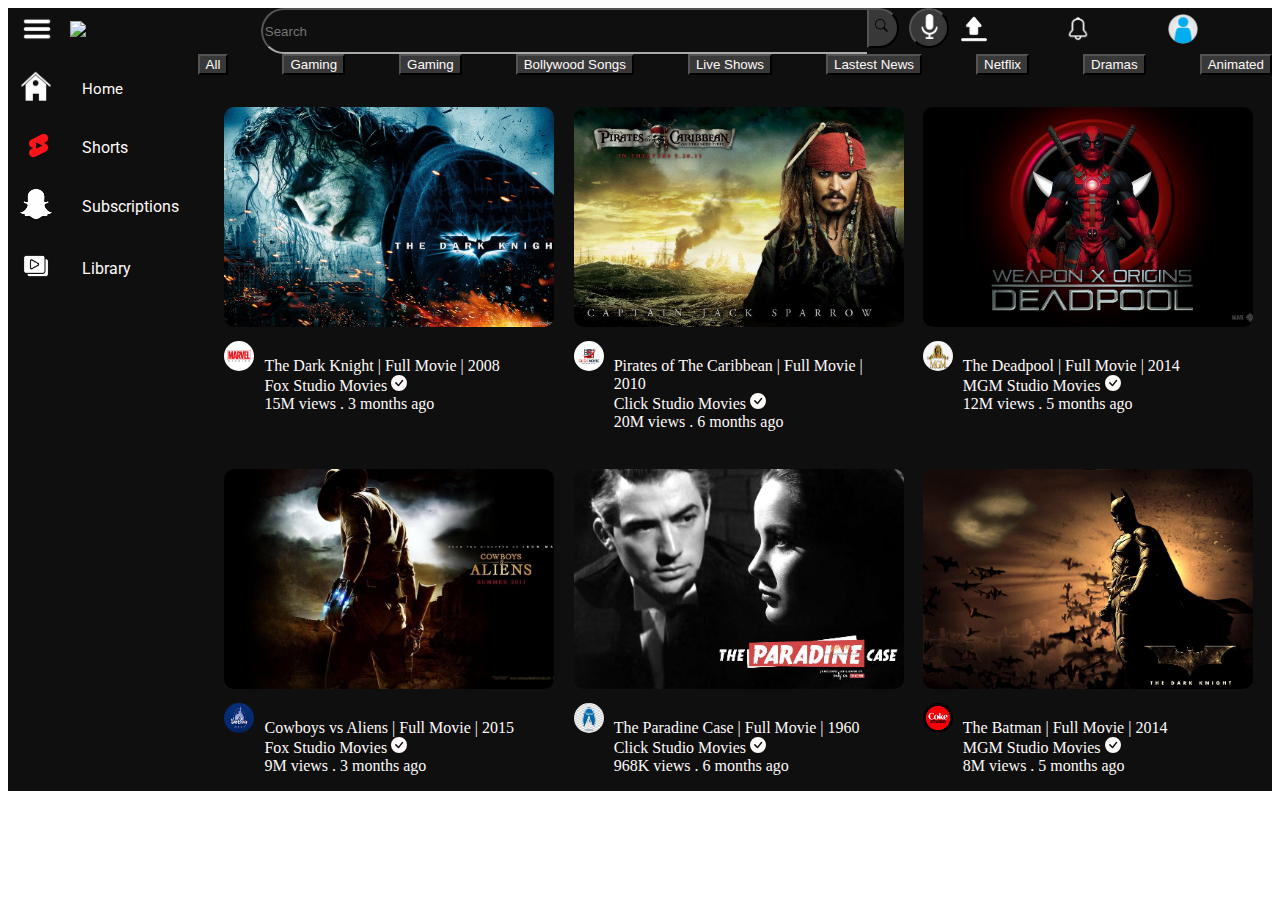
==== code/index.html @ 0049a625 "Style Sheet Linked" ====
<!DOCTYPE html>
<html lang="en">
  <head>
    <meta charset="UTF-8" />
    <meta name="viewport" content="width=device-width, initial-scale=1.0" />
    <link
      href="https://cdn.jsdelivr.net/npm/bootstrap@5.3.1/dist/css/bootstrap.min.css"
      rel="stylesheet"
      integrity="sha384-4bw+/aepP/YC94hEpVNVgiZdgIC5+VKNBQNGCHeKRQN+PtmoHDEXuppvnDJzQIu9"
      crossorigin="anonymous"
    />
    <link rel="preconnect" href="https://fonts.googleapis.com" />
    <link rel="preconnect" href="https://fonts.gstatic.com" crossorigin />
    <link
      href="https://fonts.googleapis.com/css2?family=Abril+Fatface&family=Cabin+Condensed:wght@700&family=Cinzel:wght@600&family=Jost:wght@700;900&family=Noto+Serif+Yezidi:wght@700&family=Orbitron:wght@900&family=Phudu:wght@700;900&family=Play:wght@700&family=Playfair+Display+SC:wght@900&family=Righteous&family=Roboto+Serif:opsz,wght@8..144,100&family=Roboto:wght@700&family=Russo+One&display=swap"
      rel="stylesheet"
    />
    <link rel="stylesheet" href="../style/style.css" />
    <script
      src="../images/https://cdn.jsdelivr.net/npm/bootstrap@5.3.1/dist/js/bootstrap.bundle.min.js"
      integrity="sha384-HwwvtgBNo3bZJJLYd8oVXjrBZt8cqVSpeBNS5n7C8IVInixGAoxmnlMuBnhbgrkm"
      crossorigin="anonymous"
    ></script>
    <title>YouTube-Test</title>
    <link rel="icon" href="../images/you.png" type="image/x-icon" />
  </head>
  <body>
    <div
      id="mainNav"
      style="background-color: #0f0f0f; width: 100%; display: flex"
    >
      <div
        id="logo&nav"
        style="
          display: flex;
          align-items: center;
          width: 20%;
          /* margin-left: 10px; */
        "
      >
        <div style="width: 20%; padding-left: 14px">
          <img style="width: 30px" src="../images/Nav.png" />
        </div>
        <div style="width: 80%">
          <img style="width: 150px" src="../images/logo.png" />
        </div>
      </div>

      <div style="width: 50%; align-self: center; display: flex">
        <form>
          <input
            style="
              width: 600px;
              height: 40px;
              background-color: #0f0f0f;
              border-right: none;
              border-top-left-radius: 30px;
              border-bottom-left-radius: 30px;
              border-color: darkgray;
            "
            type="text"
            placeholder="Search"
            aria-label="Search"
          />
        </form>
        <button
          style="
            width: 40px;
            height: 40px;
            border-top-right-radius: 30px;
            border-bottom-right-radius: 30px;
            background-color: #383838;
          "
        >
          <svg
            xmlns="http://www.w3.org/2000/svg"
            width="16"
            height="16"
            viewBox="0 0 20 20"
          >
            <path
              d="M11.742 10.344a6.5 6.5 0 1 0-1.397 1.398h-.001c.03.04.062.078.098.115l3.85 3.85a1 1 0 0 0 1.415-1.414l-3.85-3.85a1.007 1.007 0 0 0-.115-.1zM12 6.5a5.5 5.5 0 1 1-11 0 5.5 5.5 0 0 1 11 0z"
            />
          </svg>
        </button>
        <div style="width: 10%; padding-left: 10px">
          <button
            style="
              background-color: #383838;
              border-radius: 100px;
              width: 40px;
              height: 40px;
            "
          >
            <img width="25px" src="../images/voice.png" />
          </button>
        </div>
      </div>
      <div
        style="
          width: 30%;
          align-self: center;
          justify-content: space-evenly;
          display: flex;
        "
      >
        <div style="width: 10%">
          <img style="width: 30px" src="../images/Up.png" />
        </div>
        <div style="width: 10%">
          <img style="width: 30px" src="../images/Bell.png" />
        </div>
        <div style="width: 10%">
          <img
            style="width: 30px; border-radius: 30px; height: 30px"
            src="../images/Sign.png"
          />
        </div>
      </div>
    </div>
    <div style="width: 100%; display: flex">
      <div
        style="
          width: 15%;
          background-color: #0f0f0f;
          display: flex;
          flex-direction: column;
          padding-top: 1%;
        "
      >
        <div
          style="
            width: 100%;
            display: flex;
            align-items: center;
            padding-left: 4%;
          "
        >
          <div style="width: 35%">
            <img style="width: 40px" src="../images/Home.png" />
          </div>
          <div
            style="
              width: 35%;
              padding-right: 5%;
              color: snow;
              font-family: 'Roboto', sans-serif;
              font-size: 15px;
            "
          >
            Home
          </div>
        </div>
        <br />
        <div
          style="
            width: 100%;
            display: flex;
            align-items: center;
            padding-left: 4%;
          "
        >
          <div style="width: 35%">
            <img style="width: 45px" src="../images/Shorts.png" />
          </div>
          <div
            style="
              width: 35%;
              padding-right: 5%;
              color: snow;
              font-family: 'Roboto', sans-serif;
            "
          >
            Shorts
          </div>
        </div>
        <br />
        <div
          style="
            width: 100%;
            display: flex;
            align-items: center;
            padding-left: 4%;
          "
        >
          <div style="width: 35%">
            <img style="width: 40px" src="../images/Subs.png" />
          </div>
          <div
            style="
              width: 35%;
              padding-right: 5%;
              color: snow;
              font-family: 'Roboto', sans-serif;
            "
          >
            Subscriptions
          </div>
        </div>
        <br />
        <div
          style="
            width: 100%;
            display: flex;
            align-items: center;
            padding-left: 4%;
          "
        >
          <div style="width: 35%">
            <img style="width: 40px" src="../images/Library.png" />
          </div>
          <div
            style="
              width: 35%;
              padding-right: 5%;
              color: snow;
              font-family: 'Roboto', sans-serif;
            "
          >
            Library
          </div>
        </div>
        <br />
      </div>
      <div style="width: 85%">
        <div
          style="
            width: 100%;
            justify-content: space-between;
            display: flex;
            background-color: #0f0f0f;
          "
        >
          <div>
            <button
              style="color: snow; background-color: #383838"
              type="button"
              class="btn"
            >
              All
            </button>
          </div>
          <div>
            <button
              style="color: snow; background-color: #383838"
              type="button"
              class="btn"
            >
              Gaming
            </button>
          </div>
          <div>
            <button
              style="color: snow; background-color: #383838"
              type="button"
              class="btn"
            >
              Gaming
            </button>
          </div>
          <div>
            <button
              style="color: snow; background-color: #383838"
              type="button"
              class="btn"
            >
              Bollywood Songs
            </button>
          </div>
          <div>
            <button
              style="color: snow; background-color: #383838"
              type="button"
              class="btn"
            >
              Live Shows
            </button>
          </div>
          <div>
            <button
              style="color: snow; background-color: #383838"
              type="button"
              class="btn"
            >
              Lastest News
            </button>
          </div>
          <div>
            <button
              style="color: snow; background-color: #383838"
              type="button"
              class="btn"
            >
              Netflix
            </button>
          </div>
          <div>
            <button
              style="color: snow; background-color: #383838"
              type="button"
              class="btn"
            >
              Dramas
            </button>
          </div>
          <div>
            <button
              style="color: snow; background-color: #383838"
              type="button"
              class="btn"
            >
              Animated
            </button>
          </div>
        </div>
        <div
          style="
            width: 100%;
            padding-top: 3%;
            background-color: #0f0f0f;
            display: flex;
            justify-content: space-evenly;
          "
        >
          <div style="background-color: #0f0f0f; width: 30%">
            <div>
              <img
                style="width: 330px; border-radius: 10px"
                src="../images/Joker.jpg"
              />
            </div>
            <div style="display: flex">
              <div style="margin-top: 10px">
                <img
                  style="width: 30px; border-radius: 30px"
                  src="../images/marvel 3.jpg"
                />
              </div>
              <div style="margin-top: 10px; margin-left: 10px">
                <a style="text-decoration: none; color: snow" href="">
                  <p>
                    The Dark Knight | Full Movie | 2008 <br />Fox Studio Movies
                    <svg
                      xmlns="http://www.w3.org/2000/svg"
                      width="16"
                      height="16"
                      fill="currentColor"
                      class="bi bi-check-circle-fill"
                      viewBox="0 0 16 16"
                    >
                      <path
                        d="M16 8A8 8 0 1 1 0 8a8 8 0 0 1 16 0zm-3.97-3.03a.75.75 0 0 0-1.08.022L7.477 9.417 5.384 7.323a.75.75 0 0 0-1.06 1.06L6.97 11.03a.75.75 0 0 0 1.079-.02l3.992-4.99a.75.75 0 0 0-.01-1.05z"
                      />
                    </svg>
                    <br />
                    15M views . 3 months ago
                  </p></a
                >
              </div>
            </div>
          </div>
          <div style="background-color: #0f0f0f; width: 30%">
            <div>
              <img
                style="width: 330px; border-radius: 10px"
                src="../images/Pirates.jpg"
              />
            </div>
            <div style="display: flex">
              <div style="margin-top: 10px">
                <img
                  style="width: 30px; border-radius: 30px"
                  src="../images/Click.jpg"
                />
              </div>
              <div style="margin-top: 10px; margin-left: 10px">
                <a style="text-decoration: none; color: snow" href="">
                  <p>
                    Pirates of The Caribbean | Full Movie | 2010 <br />Click
                    Studio Movies
                    <svg
                      xmlns="http://www.w3.org/2000/svg"
                      width="16"
                      height="16"
                      fill="currentColor"
                      class="bi bi-check-circle-fill"
                      viewBox="0 0 16 16"
                    >
                      <path
                        d="M16 8A8 8 0 1 1 0 8a8 8 0 0 1 16 0zm-3.97-3.03a.75.75 0 0 0-1.08.022L7.477 9.417 5.384 7.323a.75.75 0 0 0-1.06 1.06L6.97 11.03a.75.75 0 0 0 1.079-.02l3.992-4.99a.75.75 0 0 0-.01-1.05z"
                      />
                    </svg>
                    <br />
                    20M views . 6 months ago
                  </p></a
                >
              </div>
            </div>
          </div>
          <div style="background-color: #0f0f0f; width: 30%">
            <div>
              <img
                style="width: 330px; border-radius: 10px"
                src="../images/Deadpool.jpg"
              />
            </div>
            <div style="display: flex">
              <div style="margin-top: 10px">
                <img
                  style="width: 30px; height: 30px; border-radius: 30px"
                  src="../images/mgm.png"
                />
              </div>
              <div style="margin-top: 10px; margin-left: 10px">
                <a style="text-decoration: none; color: snow" href="">
                  <p>
                    The Deadpool | Full Movie | 2014
                    <br />
                    MGM Studio Movies
                    <svg
                      xmlns="http://www.w3.org/2000/svg"
                      width="16"
                      height="16"
                      fill="currentColor"
                      class="bi bi-check-circle-fill"
                      viewBox="0 0 16 16"
                    >
                      <path
                        d="M16 8A8 8 0 1 1 0 8a8 8 0 0 1 16 0zm-3.97-3.03a.75.75 0 0 0-1.08.022L7.477 9.417 5.384 7.323a.75.75 0 0 0-1.06 1.06L6.97 11.03a.75.75 0 0 0 1.079-.02l3.992-4.99a.75.75 0 0 0-.01-1.05z"
                      />
                    </svg>
                    <br />
                    12M views . 5 months ago
                  </p></a
                >
              </div>
            </div>
          </div>
        </div>
        <div
          id="thumbnail-2
        "
          style="
            width: 100%;
            padding-top: 2%;
            background-color: #0f0f0f;
            display: flex;
            justify-content: space-evenly;
          "
        >
          <div style="background-color: #0f0f0f; width: 30%">
            <div>
              <img
                style="width: 330px; border-radius: 10px"
                src="../images/Boys.jpg"
              />
            </div>
            <div style="display: flex">
              <div style="margin-top: 10px">
                <img
                  style="width: 30px; height: 30px; border-radius: 30px"
                  src="../images/Walt.jpeg"
                />
              </div>
              <div style="margin-top: 10px; margin-left: 10px">
                <a style="text-decoration: none; color: snow" href="">
                  <p>
                    Cowboys vs Aliens | Full Movie | 2015 <br />Fox Studio
                    Movies
                    <svg
                      xmlns="http://www.w3.org/2000/svg"
                      width="16"
                      height="16"
                      fill="currentColor"
                      class="bi bi-check-circle-fill"
                      viewBox="0 0 16 16"
                    >
                      <path
                        d="M16 8A8 8 0 1 1 0 8a8 8 0 0 1 16 0zm-3.97-3.03a.75.75 0 0 0-1.08.022L7.477 9.417 5.384 7.323a.75.75 0 0 0-1.06 1.06L6.97 11.03a.75.75 0 0 0 1.079-.02l3.992-4.99a.75.75 0 0 0-.01-1.05z"
                      />
                    </svg>
                    <br />
                    9M views . 3 months ago
                  </p></a
                >
              </div>
            </div>
          </div>
          <div style="background-color: #0f0f0f; width: 30%">
            <div>
              <img
                style="width: 330px; border-radius: 10px"
                src="../images/case.jpg"
              />
            </div>
            <div style="display: flex">
              <div style="margin-top: 10px">
                <img
                  style="width: 30px; height: 30px; border-radius: 30px"
                  src="../images/para.jpg"
                />
              </div>
              <div style="margin-top: 10px; margin-left: 10px">
                <a style="text-decoration: none; color: snow" href="">
                  <p>
                    The Paradine Case | Full Movie | 1960 <br />Click Studio
                    Movies
                    <svg
                      xmlns="http://www.w3.org/2000/svg"
                      width="16"
                      height="16"
                      fill="currentColor"
                      class="bi bi-check-circle-fill"
                      viewBox="0 0 16 16"
                    >
                      <path
                        d="M16 8A8 8 0 1 1 0 8a8 8 0 0 1 16 0zm-3.97-3.03a.75.75 0 0 0-1.08.022L7.477 9.417 5.384 7.323a.75.75 0 0 0-1.06 1.06L6.97 11.03a.75.75 0 0 0 1.079-.02l3.992-4.99a.75.75 0 0 0-.01-1.05z"
                      />
                    </svg>
                    <br />
                    968K views . 6 months ago
                  </p></a
                >
              </div>
            </div>
          </div>
          <div style="background-color: #0f0f0f; width: 30%">
            <div>
              <img
                style="width: 330px; border-radius: 10px"
                src="../images/bat.jpg"
              />
            </div>
            <div style="display: flex">
              <div style="margin-top: 10px">
                <img
                  style="width: 30px; height: 30px; border-radius: 30px"
                  src="../images/coke.jpg"
                />
              </div>
              <div style="margin-top: 10px; margin-left: 10px">
                <a style="text-decoration: none; color: snow" href="">
                  <p>
                    The Batman | Full Movie | 2014
                    <br />
                    MGM Studio Movies
                    <svg
                      xmlns="http://www.w3.org/2000/svg"
                      width="16"
                      height="16"
                      fill="currentColor"
                      class="bi bi-check-circle-fill"
                      viewBox="0 0 16 16"
                    >
                      <path
                        d="M16 8A8 8 0 1 1 0 8a8 8 0 0 1 16 0zm-3.97-3.03a.75.75 0 0 0-1.08.022L7.477 9.417 5.384 7.323a.75.75 0 0 0-1.06 1.06L6.97 11.03a.75.75 0 0 0 1.079-.02l3.992-4.99a.75.75 0 0 0-.01-1.05z"
                      />
                    </svg>
                    <br />
                    8M views . 5 months ago
                  </p></a
                >
              </div>
            </div>
          </div>
        </div>
      </div>
    </div>
  </body>
</html>
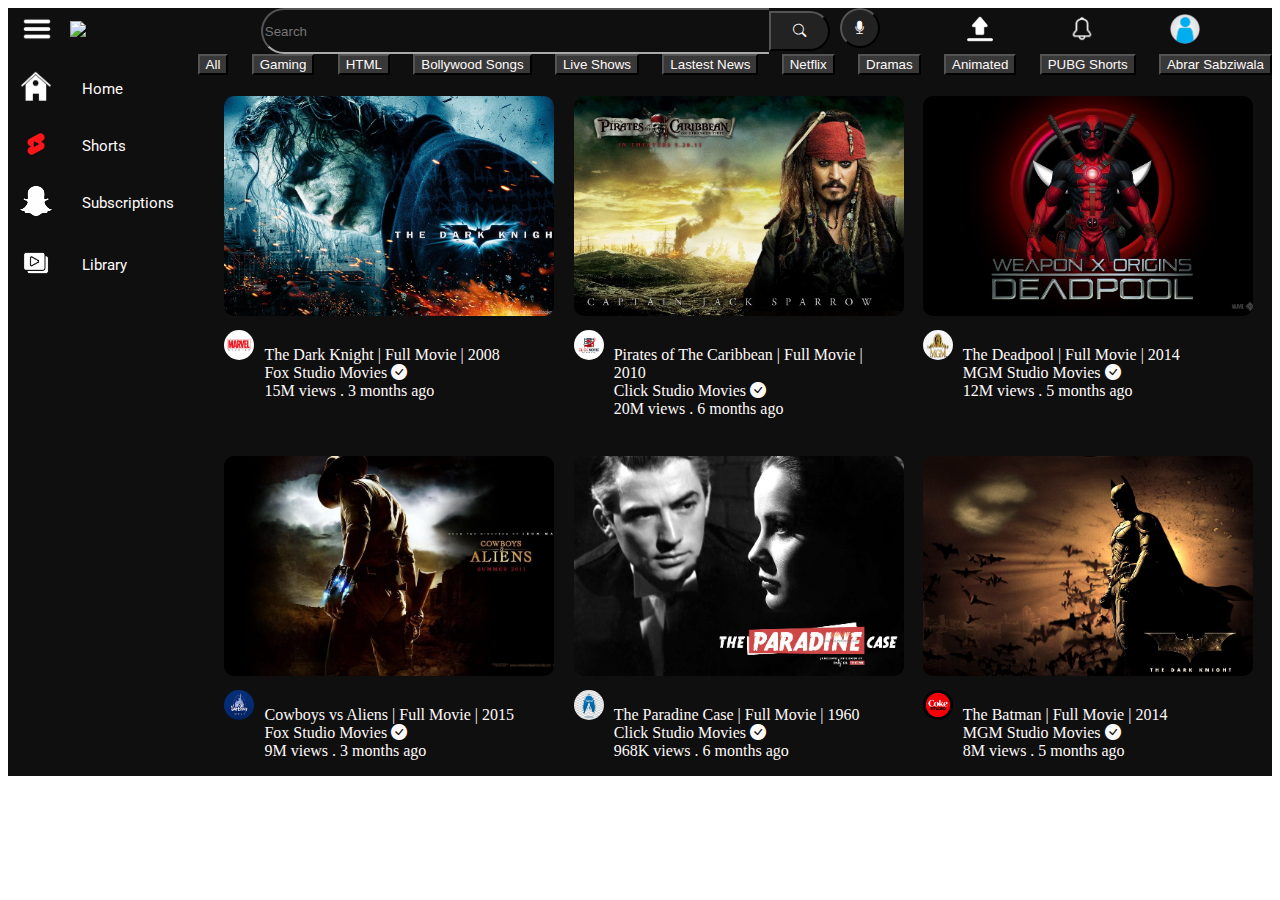
==== commit aed304bf: "Style Sheet Updated" ====
--- a/code/index.html
+++ b/code/index.html
@@ -9,6 +9,10 @@
       integrity="sha384-4bw+/aepP/YC94hEpVNVgiZdgIC5+VKNBQNGCHeKRQN+PtmoHDEXuppvnDJzQIu9"
       crossorigin="anonymous"
     />
+    <link
+      rel="stylesheet"
+      href="https://cdn.jsdelivr.net/npm/bootstrap-icons@1.3.0/font/bootstrap-icons.css"
+    />
     <link rel="preconnect" href="https://fonts.googleapis.com" />
     <link rel="preconnect" href="https://fonts.gstatic.com" crossorigin />
     <link
@@ -17,7 +21,7 @@
     />
     <link rel="stylesheet" href="../style/style.css" />
     <script
-      src="../images/https://cdn.jsdelivr.net/npm/bootstrap@5.3.1/dist/js/bootstrap.bundle.min.js"
+      src="https://cdn.jsdelivr.net/npm/bootstrap@5.3.1/dist/js/bootstrap.bundle.min.js"
       integrity="sha384-HwwvtgBNo3bZJJLYd8oVXjrBZt8cqVSpeBNS5n7C8IVInixGAoxmnlMuBnhbgrkm"
       crossorigin="anonymous"
     ></script>
@@ -25,371 +29,156 @@
     <link rel="icon" href="../images/you.png" type="image/x-icon" />
   </head>
   <body>
-    <div
-      id="mainNav"
-      style="background-color: #0f0f0f; width: 100%; display: flex"
-    >
-      <div
-        id="logo&nav"
-        style="
-          display: flex;
-          align-items: center;
-          width: 20%;
-          /* margin-left: 10px; */
-        "
-      >
-        <div style="width: 20%; padding-left: 14px">
-          <img style="width: 30px" src="../images/Nav.png" />
-        </div>
-        <div style="width: 80%">
-          <img style="width: 150px" src="../images/logo.png" />
+    <div id="mainNavDiv">
+      <div id="mainLogoNavIconDiv">
+        <div id="navIconDiv">
+          <img id="navStyle" src="../images/Nav.png" />
+        </div>
+        <div id="logoDiv">
+          <img id="logoStyle" src="../images/logo.png" />
         </div>
       </div>
 
-      <div style="width: 50%; align-self: center; display: flex">
-        <form>
-          <input
-            style="
-              width: 600px;
-              height: 40px;
-              background-color: #0f0f0f;
-              border-right: none;
-              border-top-left-radius: 30px;
-              border-bottom-left-radius: 30px;
-              border-color: darkgray;
-            "
-            type="text"
-            placeholder="Search"
-            aria-label="Search"
-          />
-        </form>
-        <button
-          style="
-            width: 40px;
-            height: 40px;
-            border-top-right-radius: 30px;
-            border-bottom-right-radius: 30px;
-            background-color: #383838;
-          "
-        >
-          <svg
-            xmlns="http://www.w3.org/2000/svg"
-            width="16"
-            height="16"
-            viewBox="0 0 20 20"
-          >
-            <path
-              d="M11.742 10.344a6.5 6.5 0 1 0-1.397 1.398h-.001c.03.04.062.078.098.115l3.85 3.85a1 1 0 0 0 1.415-1.414l-3.85-3.85a1.007 1.007 0 0 0-.115-.1zM12 6.5a5.5 5.5 0 1 1-11 0 5.5 5.5 0 0 1 11 0z"
-            />
-          </svg>
+      <div id="inputDiv">
+        <input
+          id="inputStyle"
+          type="text"
+          placeholder="Search"
+          aria-label="Search"
+        />
+        <button id="searchButtonStyle">
+          <i class="bi bi-search"></i>
         </button>
-        <div style="width: 10%; padding-left: 10px">
-          <button
-            style="
-              background-color: #383838;
-              border-radius: 100px;
-              width: 40px;
-              height: 40px;
-            "
-          >
-            <img width="25px" src="../images/voice.png" />
+        <div id="voiceIconDiv">
+          <button id="voiceIconStyle">
+            <i class="bi bi-mic-fill"></i>
           </button>
         </div>
       </div>
-      <div
-        style="
-          width: 30%;
-          align-self: center;
-          justify-content: space-evenly;
-          display: flex;
-        "
-      >
-        <div style="width: 10%">
-          <img style="width: 30px" src="../images/Up.png" />
-        </div>
-        <div style="width: 10%">
-          <img style="width: 30px" src="../images/Bell.png" />
-        </div>
-        <div style="width: 10%">
-          <img
-            style="width: 30px; border-radius: 30px; height: 30px"
-            src="../images/Sign.png"
-          />
+      <div id="navRightIconsDiv">
+        <div class="navIconsDivStyle">
+          <img class="rightIconsStyle1" src="../images/Up.png" />
+        </div>
+        <div class="navIconsDivStyle">
+          <img class="rightIconsStyle1" src="../images/Bell.png" />
+        </div>
+        <div class="navIconsDivStyle">
+          <img id="rightIconStyle2" src="../images/Sign.png" />
         </div>
       </div>
     </div>
-    <div style="width: 100%; display: flex">
-      <div
-        style="
-          width: 15%;
-          background-color: #0f0f0f;
-          display: flex;
-          flex-direction: column;
-          padding-top: 1%;
-        "
-      >
-        <div
-          style="
-            width: 100%;
-            display: flex;
-            align-items: center;
-            padding-left: 4%;
-          "
-        >
-          <div style="width: 35%">
-            <img style="width: 40px" src="../images/Home.png" />
-          </div>
-          <div
-            style="
-              width: 35%;
-              padding-right: 5%;
-              color: snow;
-              font-family: 'Roboto', sans-serif;
-              font-size: 15px;
-            "
-          >
-            Home
-          </div>
-        </div>
-        <br />
-        <div
-          style="
-            width: 100%;
-            display: flex;
-            align-items: center;
-            padding-left: 4%;
-          "
-        >
-          <div style="width: 35%">
-            <img style="width: 45px" src="../images/Shorts.png" />
-          </div>
-          <div
-            style="
-              width: 35%;
-              padding-right: 5%;
-              color: snow;
-              font-family: 'Roboto', sans-serif;
-            "
-          >
-            Shorts
-          </div>
-        </div>
-        <br />
-        <div
-          style="
-            width: 100%;
-            display: flex;
-            align-items: center;
-            padding-left: 4%;
-          "
-        >
-          <div style="width: 35%">
-            <img style="width: 40px" src="../images/Subs.png" />
-          </div>
-          <div
-            style="
-              width: 35%;
-              padding-right: 5%;
-              color: snow;
-              font-family: 'Roboto', sans-serif;
-            "
-          >
-            Subscriptions
-          </div>
-        </div>
-        <br />
-        <div
-          style="
-            width: 100%;
-            display: flex;
-            align-items: center;
-            padding-left: 4%;
-          "
-        >
-          <div style="width: 35%">
-            <img style="width: 40px" src="../images/Library.png" />
-          </div>
-          <div
-            style="
-              width: 35%;
-              padding-right: 5%;
-              color: snow;
-              font-family: 'Roboto', sans-serif;
-            "
-          >
-            Library
-          </div>
-        </div>
-        <br />
-      </div>
-      <div style="width: 85%">
-        <div
-          style="
-            width: 100%;
-            justify-content: space-between;
-            display: flex;
-            background-color: #0f0f0f;
-          "
-        >
-          <div>
-            <button
-              style="color: snow; background-color: #383838"
-              type="button"
-              class="btn"
-            >
-              All
-            </button>
-          </div>
-          <div>
-            <button
-              style="color: snow; background-color: #383838"
-              type="button"
-              class="btn"
-            >
-              Gaming
-            </button>
-          </div>
-          <div>
-            <button
-              style="color: snow; background-color: #383838"
-              type="button"
-              class="btn"
-            >
-              Gaming
-            </button>
-          </div>
-          <div>
-            <button
-              style="color: snow; background-color: #383838"
-              type="button"
-              class="btn"
-            >
+    <div id="mainListIconDiv">
+      <div id="listIconsDiv">
+        <div class="listIconsDivStyle">
+          <div class="listImageDiv">
+            <img class="listImageStyle" src="../images/Home.png" />
+          </div>
+          <div class="listTextDivStyle">Home</div>
+        </div>
+        <br />
+        <div class="listIconsDivStyle">
+          <div class="listImageDiv">
+            <img class="listImageStyle" src="../images/Shorts.png" />
+          </div>
+          <div class="listTextDivStyle">Shorts</div>
+        </div>
+        <br />
+        <div class="listIconsDivStyle">
+          <div class="listImageDiv">
+            <img class="listImageStyle" src="../images/Subs.png" />
+          </div>
+          <div class="listTextDivStyle">Subscriptions</div>
+        </div>
+        <br />
+        <div class="listIconsDivStyle">
+          <div class="listImageDiv">
+            <img class="listImageStyle" src="../images/Library.png" />
+          </div>
+          <div class="listTextDivStyle">Library</div>
+        </div>
+        <br />
+      </div>
+      <div id="multipleButtonsDiv">
+        <div id="multipleButtonsDivStyle">
+          <div>
+            <button type="button" class="btn buttonsTextStyle">All</button>
+          </div>
+          <div>
+            <button type="button" class="btn buttonsTextStyle">Gaming</button>
+          </div>
+          <div>
+            <button type="button" class="btn buttonsTextStyle">HTML</button>
+          </div>
+          <div>
+            <button type="button" class="btn buttonsTextStyle">
               Bollywood Songs
             </button>
           </div>
           <div>
-            <button
-              style="color: snow; background-color: #383838"
-              type="button"
-              class="btn"
-            >
+            <button type="button" class="btn buttonsTextStyle">
               Live Shows
             </button>
           </div>
           <div>
-            <button
-              style="color: snow; background-color: #383838"
-              type="button"
-              class="btn"
-            >
+            <button type="button" class="btn buttonsTextStyle">
               Lastest News
             </button>
           </div>
           <div>
-            <button
-              style="color: snow; background-color: #383838"
-              type="button"
-              class="btn"
-            >
-              Netflix
-            </button>
-          </div>
-          <div>
-            <button
-              style="color: snow; background-color: #383838"
-              type="button"
-              class="btn"
-            >
-              Dramas
-            </button>
-          </div>
-          <div>
-            <button
-              style="color: snow; background-color: #383838"
-              type="button"
-              class="btn"
-            >
-              Animated
-            </button>
-          </div>
-        </div>
-        <div
-          style="
-            width: 100%;
-            padding-top: 3%;
-            background-color: #0f0f0f;
-            display: flex;
-            justify-content: space-evenly;
-          "
-        >
-          <div style="background-color: #0f0f0f; width: 30%">
-            <div>
-              <img
-                style="width: 330px; border-radius: 10px"
-                src="../images/Joker.jpg"
-              />
-            </div>
-            <div style="display: flex">
-              <div style="margin-top: 10px">
-                <img
-                  style="width: 30px; border-radius: 30px"
-                  src="../images/marvel 3.jpg"
-                />
+            <button type="button" class="btn buttonsTextStyle">Netflix</button>
+          </div>
+          <div>
+            <button type="button" class="btn buttonsTextStyle">Dramas</button>
+          </div>
+          <div>
+            <button type="button" class="btn buttonsTextStyle">Animated</button>
+          </div>
+          <div>
+            <button type="button" class="btn buttonsTextStyle">
+              PUBG Shorts
+            </button>
+          </div>
+          <div>
+            <button type="button" class="btn buttonsTextStyle">
+              Abrar Sabziwala
+            </button>
+          </div>
+        </div>
+        <div class="videoDivStyle">
+          <div class="videoThumbnailDiv">
+            <div>
+              <img class="videoDivImageStyle" src="../images/Joker.jpg" />
+            </div>
+            <div class="smallLogoDiv">
+              <div class="smallLogoDivStyle">
+                <img class="logoImageStyle" src="../images/marvel 3.jpg" />
               </div>
               <div style="margin-top: 10px; margin-left: 10px">
-                <a style="text-decoration: none; color: snow" href="">
+                <a class="videoTextStyle" href="">
                   <p>
                     The Dark Knight | Full Movie | 2008 <br />Fox Studio Movies
-                    <svg
-                      xmlns="http://www.w3.org/2000/svg"
-                      width="16"
-                      height="16"
-                      fill="currentColor"
-                      class="bi bi-check-circle-fill"
-                      viewBox="0 0 16 16"
-                    >
-                      <path
-                        d="M16 8A8 8 0 1 1 0 8a8 8 0 0 1 16 0zm-3.97-3.03a.75.75 0 0 0-1.08.022L7.477 9.417 5.384 7.323a.75.75 0 0 0-1.06 1.06L6.97 11.03a.75.75 0 0 0 1.079-.02l3.992-4.99a.75.75 0 0 0-.01-1.05z"
-                      />
-                    </svg>
+                    <i class="bi bi-check-circle-fill"></i>
                     <br />
                     15M views . 3 months ago
-                  </p></a
-                >
-              </div>
-            </div>
-          </div>
-          <div style="background-color: #0f0f0f; width: 30%">
-            <div>
-              <img
-                style="width: 330px; border-radius: 10px"
-                src="../images/Pirates.jpg"
-              />
-            </div>
-            <div style="display: flex">
-              <div style="margin-top: 10px">
-                <img
-                  style="width: 30px; border-radius: 30px"
-                  src="../images/Click.jpg"
-                />
-              </div>
-              <div style="margin-top: 10px; margin-left: 10px">
-                <a style="text-decoration: none; color: snow" href="">
+                  </p>
+                </a>
+              </div>
+            </div>
+          </div>
+          <div class="videoThumbnailDiv">
+            <div>
+              <img class="videoDivImageStyle" src="../images/Pirates.jpg" />
+            </div>
+            <div class="smallLogoDiv">
+              <div class="smallLogoDivStyle">
+                <img class="logoImageStyle" src="../images/Click.jpg" />
+              </div>
+              <div class="videoTextDiv">
+                <a class="videoTextStyle" href="">
                   <p>
                     Pirates of The Caribbean | Full Movie | 2010 <br />Click
                     Studio Movies
-                    <svg
-                      xmlns="http://www.w3.org/2000/svg"
-                      width="16"
-                      height="16"
-                      fill="currentColor"
-                      class="bi bi-check-circle-fill"
-                      viewBox="0 0 16 16"
-                    >
-                      <path
-                        d="M16 8A8 8 0 1 1 0 8a8 8 0 0 1 16 0zm-3.97-3.03a.75.75 0 0 0-1.08.022L7.477 9.417 5.384 7.323a.75.75 0 0 0-1.06 1.06L6.97 11.03a.75.75 0 0 0 1.079-.02l3.992-4.99a.75.75 0 0 0-.01-1.05z"
-                      />
-                    </svg>
+                    <i class="bi bi-check-circle-fill"></i>
                     <br />
                     20M views . 6 months ago
                   </p></a
@@ -397,38 +186,21 @@
               </div>
             </div>
           </div>
-          <div style="background-color: #0f0f0f; width: 30%">
-            <div>
-              <img
-                style="width: 330px; border-radius: 10px"
-                src="../images/Deadpool.jpg"
-              />
-            </div>
-            <div style="display: flex">
-              <div style="margin-top: 10px">
-                <img
-                  style="width: 30px; height: 30px; border-radius: 30px"
-                  src="../images/mgm.png"
-                />
-              </div>
-              <div style="margin-top: 10px; margin-left: 10px">
-                <a style="text-decoration: none; color: snow" href="">
+          <div class="videoThumbnailDiv">
+            <div>
+              <img class="videoDivImageStyle" src="../images/Deadpool.jpg" />
+            </div>
+            <div class="smallLogoDiv">
+              <div class="smallLogoDivStyle">
+                <img class="logoImageStyle" src="../images/mgm.png" />
+              </div>
+              <div class="videoTextDiv">
+                <a class="videoTextStyle" href="">
                   <p>
                     The Deadpool | Full Movie | 2014
                     <br />
                     MGM Studio Movies
-                    <svg
-                      xmlns="http://www.w3.org/2000/svg"
-                      width="16"
-                      height="16"
-                      fill="currentColor"
-                      class="bi bi-check-circle-fill"
-                      viewBox="0 0 16 16"
-                    >
-                      <path
-                        d="M16 8A8 8 0 1 1 0 8a8 8 0 0 1 16 0zm-3.97-3.03a.75.75 0 0 0-1.08.022L7.477 9.417 5.384 7.323a.75.75 0 0 0-1.06 1.06L6.97 11.03a.75.75 0 0 0 1.079-.02l3.992-4.99a.75.75 0 0 0-.01-1.05z"
-                      />
-                    </svg>
+                    <i class="bi bi-check-circle-fill"></i>
                     <br />
                     12M views . 5 months ago
                   </p></a
@@ -437,48 +209,21 @@
             </div>
           </div>
         </div>
-        <div
-          id="thumbnail-2
-        "
-          style="
-            width: 100%;
-            padding-top: 2%;
-            background-color: #0f0f0f;
-            display: flex;
-            justify-content: space-evenly;
-          "
-        >
-          <div style="background-color: #0f0f0f; width: 30%">
-            <div>
-              <img
-                style="width: 330px; border-radius: 10px"
-                src="../images/Boys.jpg"
-              />
-            </div>
-            <div style="display: flex">
-              <div style="margin-top: 10px">
-                <img
-                  style="width: 30px; height: 30px; border-radius: 30px"
-                  src="../images/Walt.jpeg"
-                />
-              </div>
-              <div style="margin-top: 10px; margin-left: 10px">
-                <a style="text-decoration: none; color: snow" href="">
+        <div class="videoDivStyle">
+          <div class="videoThumbnailDiv">
+            <div>
+              <img class="videoDivImageStyle" src="../images/Boys.jpg" />
+            </div>
+            <div class="smallLogoDiv">
+              <div class="smallLogoDivStyle">
+                <img class="logoImageStyle" src="../images/Walt.jpeg" />
+              </div>
+              <div class="videoTextDiv">
+                <a class="videoTextStyle" href="">
                   <p>
                     Cowboys vs Aliens | Full Movie | 2015 <br />Fox Studio
                     Movies
-                    <svg
-                      xmlns="http://www.w3.org/2000/svg"
-                      width="16"
-                      height="16"
-                      fill="currentColor"
-                      class="bi bi-check-circle-fill"
-                      viewBox="0 0 16 16"
-                    >
-                      <path
-                        d="M16 8A8 8 0 1 1 0 8a8 8 0 0 1 16 0zm-3.97-3.03a.75.75 0 0 0-1.08.022L7.477 9.417 5.384 7.323a.75.75 0 0 0-1.06 1.06L6.97 11.03a.75.75 0 0 0 1.079-.02l3.992-4.99a.75.75 0 0 0-.01-1.05z"
-                      />
-                    </svg>
+                    <i class="bi bi-check-circle-fill"></i>
                     <br />
                     9M views . 3 months ago
                   </p></a
@@ -486,37 +231,20 @@
               </div>
             </div>
           </div>
-          <div style="background-color: #0f0f0f; width: 30%">
-            <div>
-              <img
-                style="width: 330px; border-radius: 10px"
-                src="../images/case.jpg"
-              />
-            </div>
-            <div style="display: flex">
-              <div style="margin-top: 10px">
-                <img
-                  style="width: 30px; height: 30px; border-radius: 30px"
-                  src="../images/para.jpg"
-                />
-              </div>
-              <div style="margin-top: 10px; margin-left: 10px">
-                <a style="text-decoration: none; color: snow" href="">
+          <div class="videoThumbnailDiv">
+            <div>
+              <img class="videoDivImageStyle" src="../images/case.jpg" />
+            </div>
+            <div class="smallLogoDiv">
+              <div class="smallLogoDivStyle">
+                <img class="logoImageStyle" src="../images/para.jpg" />
+              </div>
+              <div class="videoTextDiv">
+                <a class="videoTextStyle" href="">
                   <p>
                     The Paradine Case | Full Movie | 1960 <br />Click Studio
                     Movies
-                    <svg
-                      xmlns="http://www.w3.org/2000/svg"
-                      width="16"
-                      height="16"
-                      fill="currentColor"
-                      class="bi bi-check-circle-fill"
-                      viewBox="0 0 16 16"
-                    >
-                      <path
-                        d="M16 8A8 8 0 1 1 0 8a8 8 0 0 1 16 0zm-3.97-3.03a.75.75 0 0 0-1.08.022L7.477 9.417 5.384 7.323a.75.75 0 0 0-1.06 1.06L6.97 11.03a.75.75 0 0 0 1.079-.02l3.992-4.99a.75.75 0 0 0-.01-1.05z"
-                      />
-                    </svg>
+                    <i class="bi bi-check-circle-fill"></i>
                     <br />
                     968K views . 6 months ago
                   </p></a
@@ -524,38 +252,21 @@
               </div>
             </div>
           </div>
-          <div style="background-color: #0f0f0f; width: 30%">
-            <div>
-              <img
-                style="width: 330px; border-radius: 10px"
-                src="../images/bat.jpg"
-              />
-            </div>
-            <div style="display: flex">
-              <div style="margin-top: 10px">
-                <img
-                  style="width: 30px; height: 30px; border-radius: 30px"
-                  src="../images/coke.jpg"
-                />
-              </div>
-              <div style="margin-top: 10px; margin-left: 10px">
-                <a style="text-decoration: none; color: snow" href="">
+          <div class="videoThumbnailDiv">
+            <div>
+              <img class="videoDivImageStyle" src="../images/bat.jpg" />
+            </div>
+            <div class="smallLogoDiv">
+              <div class="smallLogoDivStyle">
+                <img class="logoImageStyle" src="../images/coke.jpg" />
+              </div>
+              <div class="videoTextDiv">
+                <a class="videoTextStyle" href="">
                   <p>
                     The Batman | Full Movie | 2014
                     <br />
                     MGM Studio Movies
-                    <svg
-                      xmlns="http://www.w3.org/2000/svg"
-                      width="16"
-                      height="16"
-                      fill="currentColor"
-                      class="bi bi-check-circle-fill"
-                      viewBox="0 0 16 16"
-                    >
-                      <path
-                        d="M16 8A8 8 0 1 1 0 8a8 8 0 0 1 16 0zm-3.97-3.03a.75.75 0 0 0-1.08.022L7.477 9.417 5.384 7.323a.75.75 0 0 0-1.06 1.06L6.97 11.03a.75.75 0 0 0 1.079-.02l3.992-4.99a.75.75 0 0 0-.01-1.05z"
-                      />
-                    </svg>
+                    <i class="bi bi-check-circle-fill"></i>
                     <br />
                     8M views . 5 months ago
                   </p></a
--- a/style/style.css
+++ b/style/style.css
@@ -0,0 +1,135 @@
+#mainNavDiv{
+    background-color: #0f0f0f; width: 100%; display: flex
+}
+#mainLogoNavIconDiv{
+    display: flex; align-items: center; width: 20%;
+}
+#navIconDiv{
+    width: 20%; padding-left: 14px
+}
+#logoDiv{
+    width: 80%
+}
+#navStyle{
+    width: 30px
+}
+#logoStyle{
+    width: 150px
+}
+#inputDiv{
+    width: 50%; align-self: center; display: flex
+}
+#inputStyle{
+    width: 600px;
+    height: 40px;
+    background-color: #0f0f0f;
+    border-right: none;
+    border-top-left-radius: 30px;
+    border-bottom-left-radius: 30px;
+    border-color: darkgray;
+    color: snow;
+}
+
+#voiceIconDiv{
+    width: 10%; padding-left: 10px
+}
+#voiceIconStyle{
+    background-color: #222222;
+    color: snow;
+    border-radius: 100px;
+    width: 40px;
+    height: 40px;
+}
+
+
+#searchButtonStyle{
+    width: 70px;
+    height: 40px;
+    border-top-right-radius: 30px;
+    border-bottom-right-radius: 30px;
+    background-color: #222222;
+    color:snow;
+    align-self: center;
+}
+#navRightIconsDiv{
+    width: 30%;
+    align-self: center;
+    justify-content: space-evenly;
+    display: flex;
+}
+.navIconDivStyle{
+    width: 10%
+}
+.rightIconsStyle1{
+    width: 30px
+}
+#rightIconStyle2{
+    width: 30px; border-radius: 30px; height: 30px
+}
+
+#mainListIconDiv{width: 100%; display: flex}
+
+#listIconsDiv{
+    width: 15%;
+    background-color: #0f0f0f;
+    display: flex;
+    flex-direction: column;
+    padding-top: 1%;
+}
+.listIconsDivStyle{
+    width: 100%;
+    display: flex;
+    align-items: center;
+    padding-left: 4%;
+}
+.listImageDiv{
+    width: 35%
+}
+.listImageStyle{
+    width: 40px
+}
+.listTextDivStyle{
+    width: 35%;
+    padding-right: 5%;
+    color: snow;
+    font-family: 'Roboto', sans-serif;
+    font-size: 15px;
+}
+#multipleButtonsDiv{
+    width: 85%
+}
+#multipleButtonsDivStyle{ width: 100%;
+    justify-content: space-between;
+    display: flex;
+    background-color: #0f0f0f;}
+.buttonsTextStyle{
+    color: snow; background-color: #383838
+}
+.videoDivStyle{
+    width: 100%;
+    padding-top: 2%;
+    background-color: #0f0f0f;
+    display: flex;
+    justify-content: space-evenly;
+}
+.videoDivImageStyle{
+    width: 330px; border-radius: 10px
+}
+.smallLogoDiv{
+    display: flex
+}
+.smallLogoDivStyle{
+    margin-top: 10px
+}
+.logoImageStyle{
+    width: 30px; height: 30px; border-radius: 30px
+}
+.videoTextDiv{
+    margin-top: 10px; margin-left: 10px
+}
+.videoTextStyle{
+    text-decoration: none; color: snow
+}
+.videoThumbnailDiv{
+    background-color: #0f0f0f; width: 30%
+}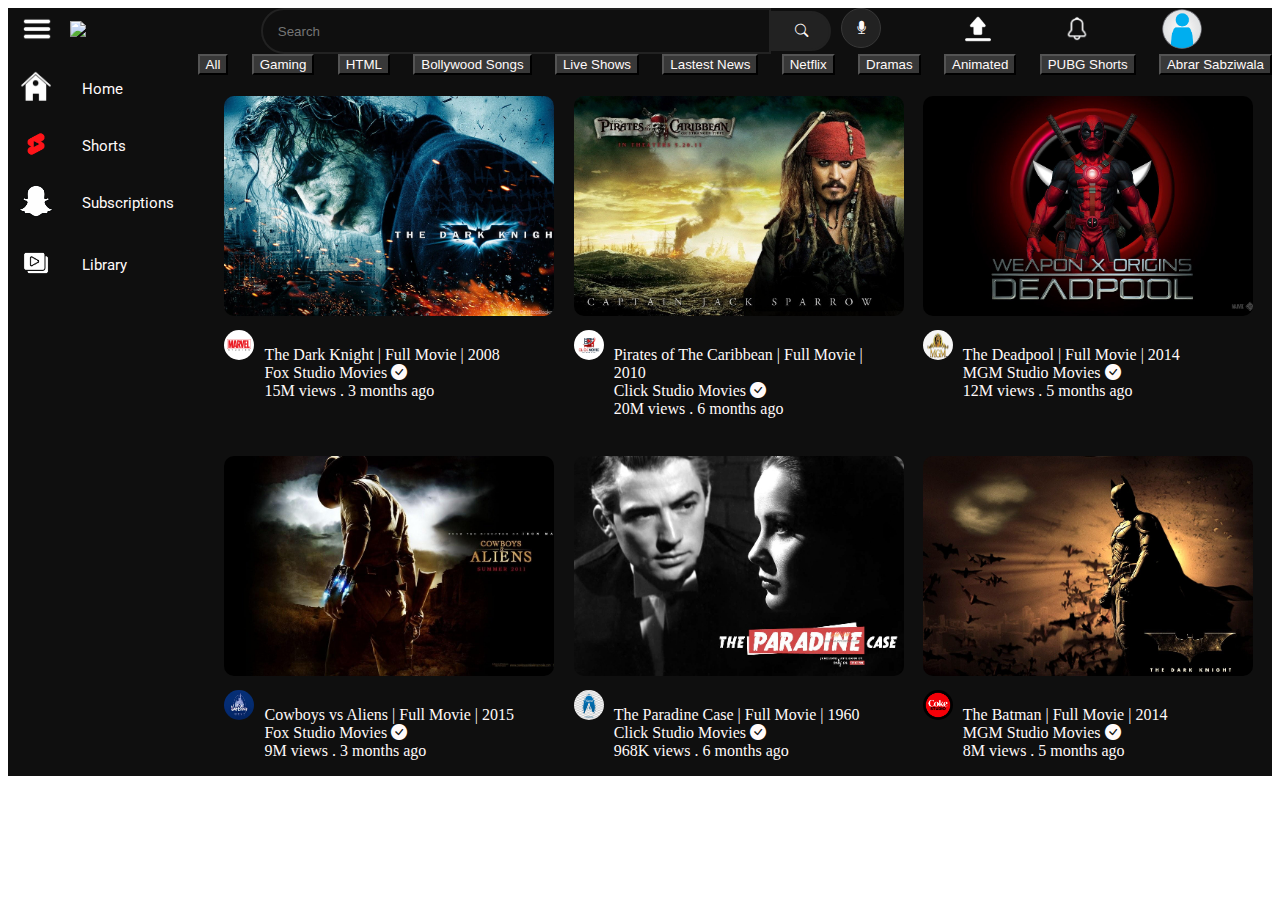
==== commit a061fc95: "Some Style Changes" ====
--- a/code/index.html
+++ b/code/index.html
@@ -44,6 +44,7 @@
           id="inputStyle"
           type="text"
           placeholder="Search"
+          style="padding-left: 15px"
           aria-label="Search"
         />
         <button id="searchButtonStyle">
--- a/style/style.css
+++ b/style/style.css
@@ -26,8 +26,18 @@
     border-right: none;
     border-top-left-radius: 30px;
     border-bottom-left-radius: 30px;
-    border-color: darkgray;
+    border: 2px solid #222222;
     color: snow;
+}
+#searchButtonStyle{
+    width: 70px;
+    height: 40px;
+    border-top-right-radius: 30px;
+    border-bottom-right-radius: 30px;
+    background-color: #222222;
+    color:snow;
+    align-self: center;
+    border: 2px solid #222222;
 }
 
 #voiceIconDiv{
@@ -37,19 +47,9 @@
     background-color: #222222;
     color: snow;
     border-radius: 100px;
+    border: 1px solid #383838;
     width: 40px;
     height: 40px;
-}
-
-
-#searchButtonStyle{
-    width: 70px;
-    height: 40px;
-    border-top-right-radius: 30px;
-    border-bottom-right-radius: 30px;
-    background-color: #222222;
-    color:snow;
-    align-self: center;
 }
 #navRightIconsDiv{
     width: 30%;
@@ -61,10 +61,11 @@
     width: 10%
 }
 .rightIconsStyle1{
-    width: 30px
+    width: 30px;
+    padding-top: 5px;
 }
 #rightIconStyle2{
-    width: 30px; border-radius: 30px; height: 30px
+    width: 40px; border-radius: 30px; height: 40px
 }
 
 #mainListIconDiv{width: 100%; display: flex}
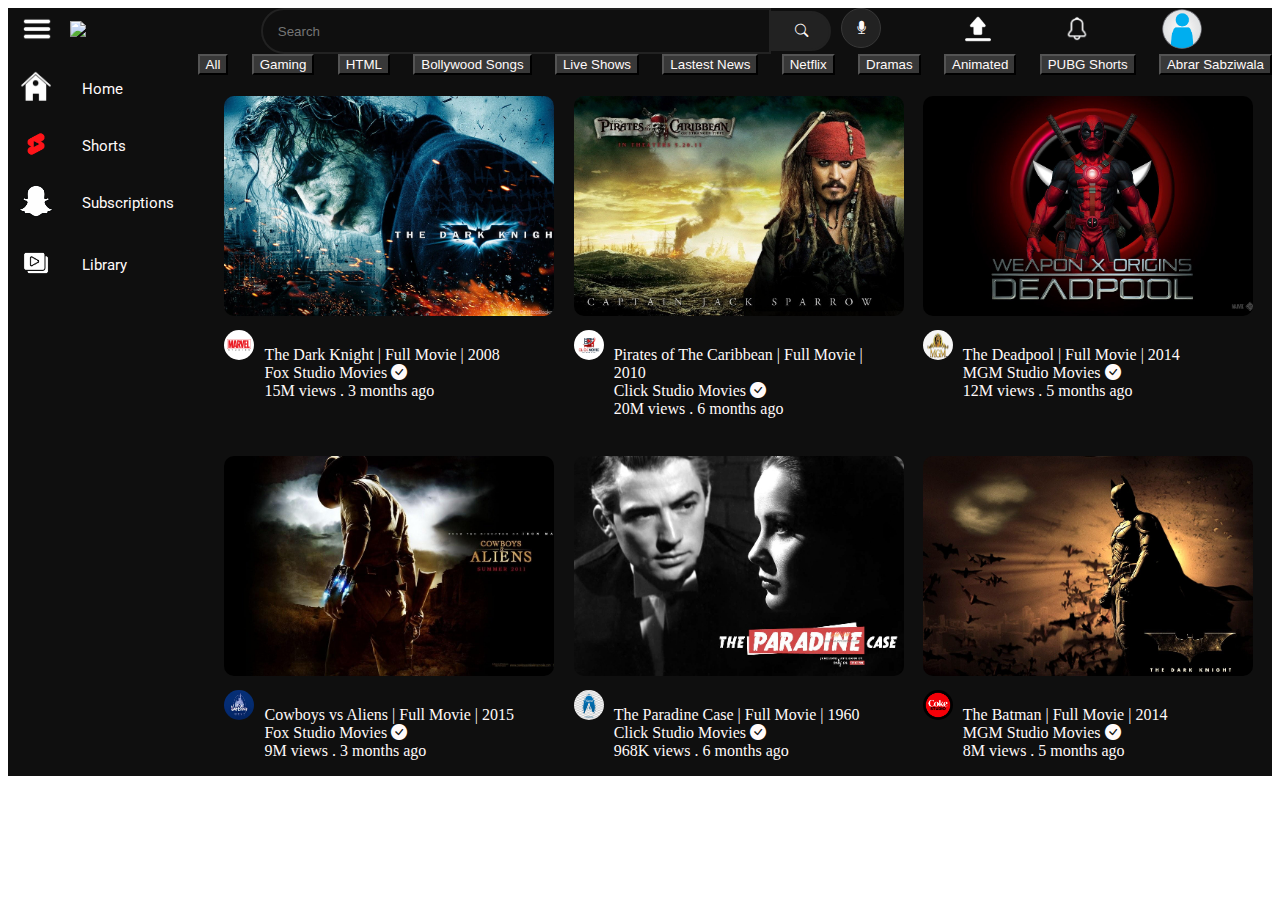
==== commit bfa85acd: "Page Anchor Linked" ====
--- a/code/index.html
+++ b/code/index.html
@@ -20,6 +20,9 @@
       rel="stylesheet"
     />
     <link rel="stylesheet" href="../style/style.css" />
+    <link
+      href="file:///C:/Users/Salman%20Umer/Desktop/projects/YouTube-Test%20Images/code/index-2.html"
+    />
     <script
       src="https://cdn.jsdelivr.net/npm/bootstrap@5.3.1/dist/js/bootstrap.bundle.min.js"
       integrity="sha384-HwwvtgBNo3bZJJLYd8oVXjrBZt8cqVSpeBNS5n7C8IVInixGAoxmnlMuBnhbgrkm"
@@ -155,7 +158,10 @@
                 <img class="logoImageStyle" src="../images/marvel 3.jpg" />
               </div>
               <div style="margin-top: 10px; margin-left: 10px">
-                <a class="videoTextStyle" href="">
+                <a
+                  class="videoTextStyle"
+                  href="file:///C:/Users/Salman%20Umer/Desktop/projects/YouTube-Test%20Images/code/index-2.html"
+                >
                   <p>
                     The Dark Knight | Full Movie | 2008 <br />Fox Studio Movies
                     <i class="bi bi-check-circle-fill"></i>
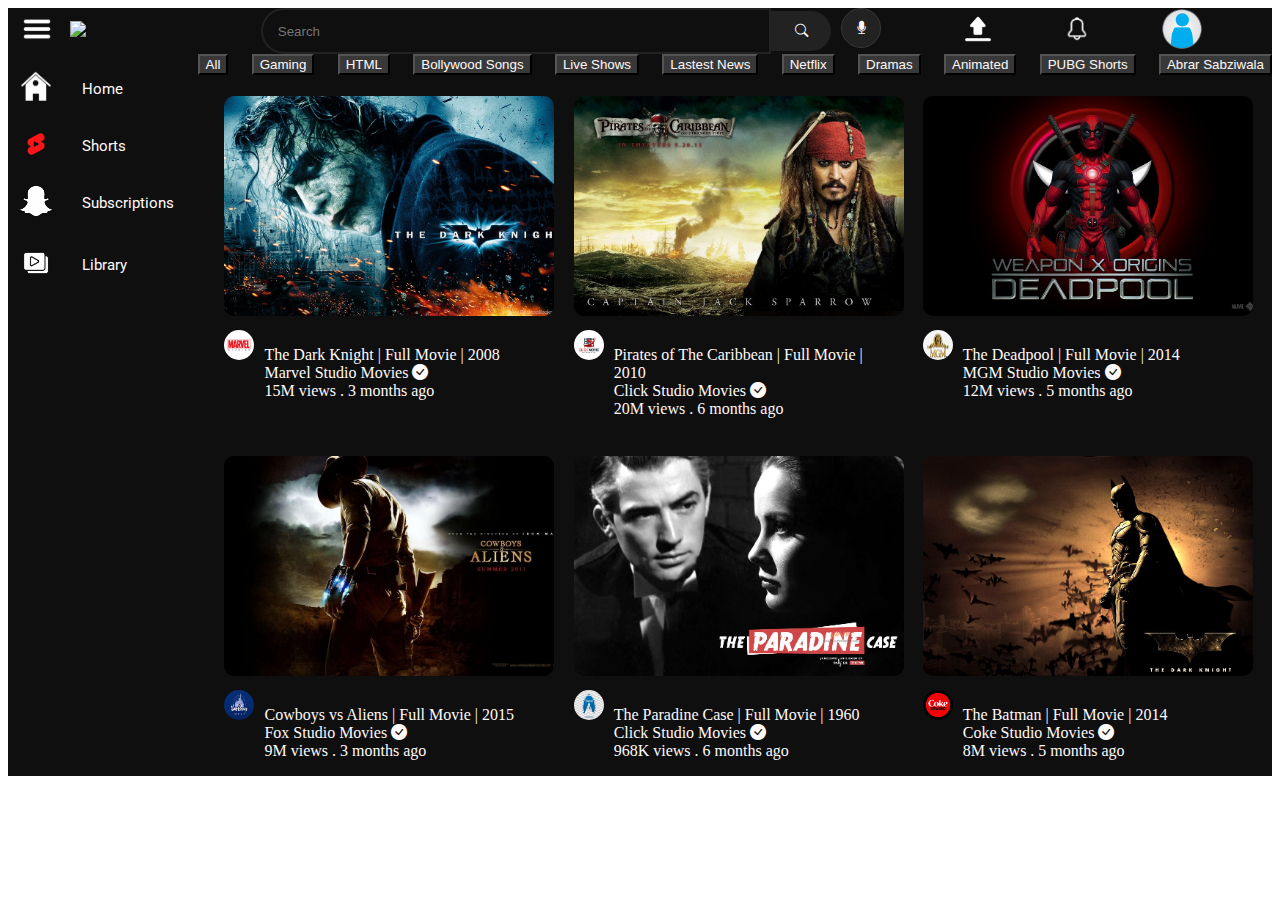
==== commit ea35659f: "Video Text Changed" ====
--- a/code/index.html
+++ b/code/index.html
@@ -163,7 +163,8 @@
                   href="file:///C:/Users/Salman%20Umer/Desktop/projects/YouTube-Test%20Images/code/index-2.html"
                 >
                   <p>
-                    The Dark Knight | Full Movie | 2008 <br />Fox Studio Movies
+                    The Dark Knight | Full Movie | 2008 <br />Marvel Studio
+                    Movies
                     <i class="bi bi-check-circle-fill"></i>
                     <br />
                     15M views . 3 months ago
@@ -272,7 +273,7 @@
                   <p>
                     The Batman | Full Movie | 2014
                     <br />
-                    MGM Studio Movies
+                    Coke Studio Movies
                     <i class="bi bi-check-circle-fill"></i>
                     <br />
                     8M views . 5 months ago
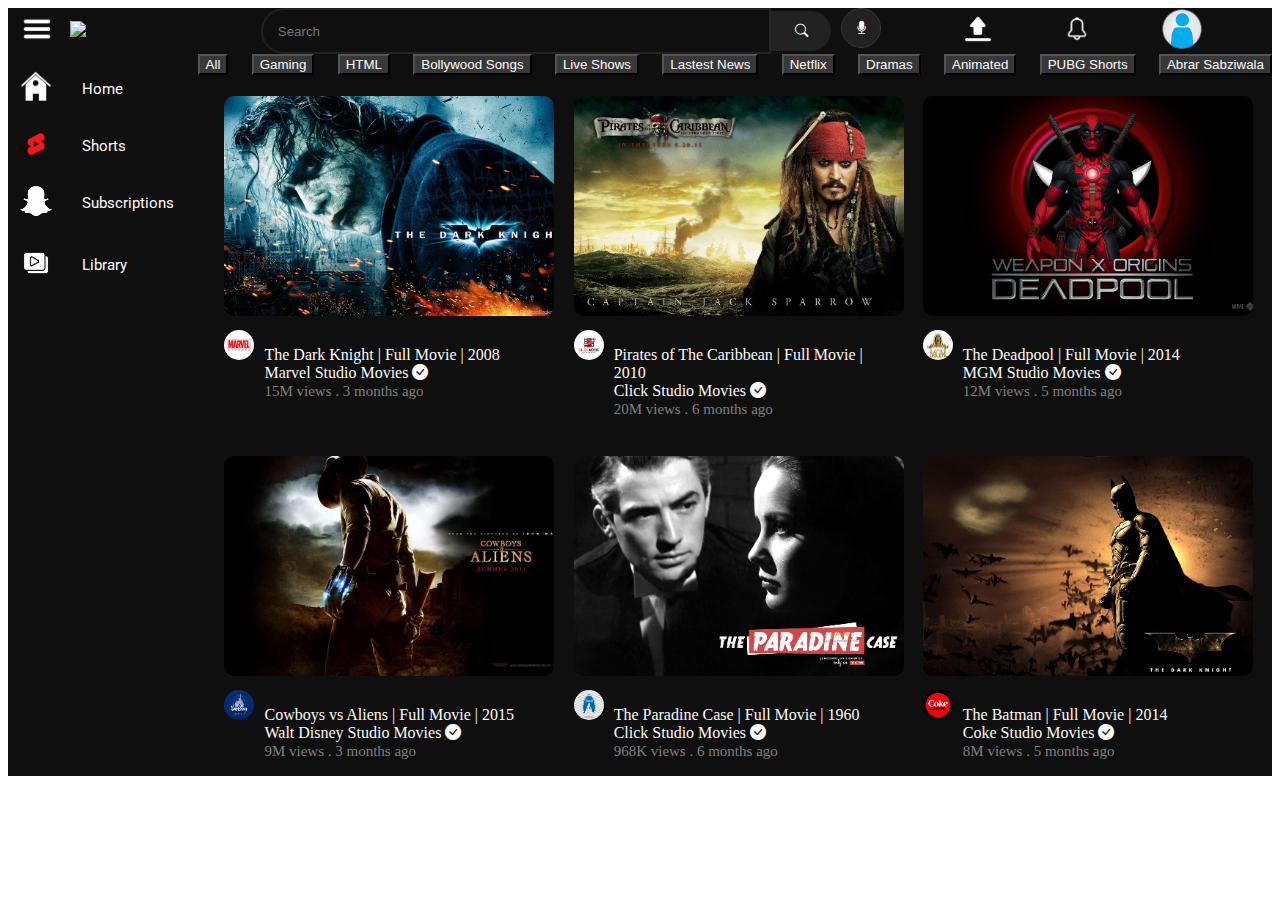
==== commit d2cd76ae: "Video Text Edited" ====
--- a/code/index.html
+++ b/code/index.html
@@ -167,7 +167,9 @@
                     Movies
                     <i class="bi bi-check-circle-fill"></i>
                     <br />
-                    15M views . 3 months ago
+                    <span style="font-size: 15px; color: gray"
+                      >15M views . 3 months ago</span
+                    >
                   </p>
                 </a>
               </div>
@@ -188,7 +190,9 @@
                     Studio Movies
                     <i class="bi bi-check-circle-fill"></i>
                     <br />
-                    20M views . 6 months ago
+                    <span style="font-size: 15px; color: gray"
+                      >20M views . 6 months ago</span
+                    >
                   </p></a
                 >
               </div>
@@ -210,7 +214,9 @@
                     MGM Studio Movies
                     <i class="bi bi-check-circle-fill"></i>
                     <br />
-                    12M views . 5 months ago
+                    <span style="font-size: 15px; color: gray"
+                      >12M views . 5 months ago</span
+                    >
                   </p></a
                 >
               </div>
@@ -229,11 +235,13 @@
               <div class="videoTextDiv">
                 <a class="videoTextStyle" href="">
                   <p>
-                    Cowboys vs Aliens | Full Movie | 2015 <br />Fox Studio
-                    Movies
-                    <i class="bi bi-check-circle-fill"></i>
-                    <br />
-                    9M views . 3 months ago
+                    Cowboys vs Aliens | Full Movie | 2015 <br />Walt Disney
+                    Studio Movies
+                    <i class="bi bi-check-circle-fill"></i>
+                    <br />
+                    <span style="font-size: 15px; color: gray"
+                      >9M views . 3 months ago</span
+                    >
                   </p></a
                 >
               </div>
@@ -254,7 +262,9 @@
                     Movies
                     <i class="bi bi-check-circle-fill"></i>
                     <br />
-                    968K views . 6 months ago
+                    <span style="font-size: 15px; color: gray"
+                      >968K views . 6 months ago</span
+                    >
                   </p></a
                 >
               </div>
@@ -276,7 +286,9 @@
                     Coke Studio Movies
                     <i class="bi bi-check-circle-fill"></i>
                     <br />
-                    8M views . 5 months ago
+                    <span style="font-size: 15px; color: gray"
+                      >8M views . 5 months ago</span
+                    >
                   </p></a
                 >
               </div>
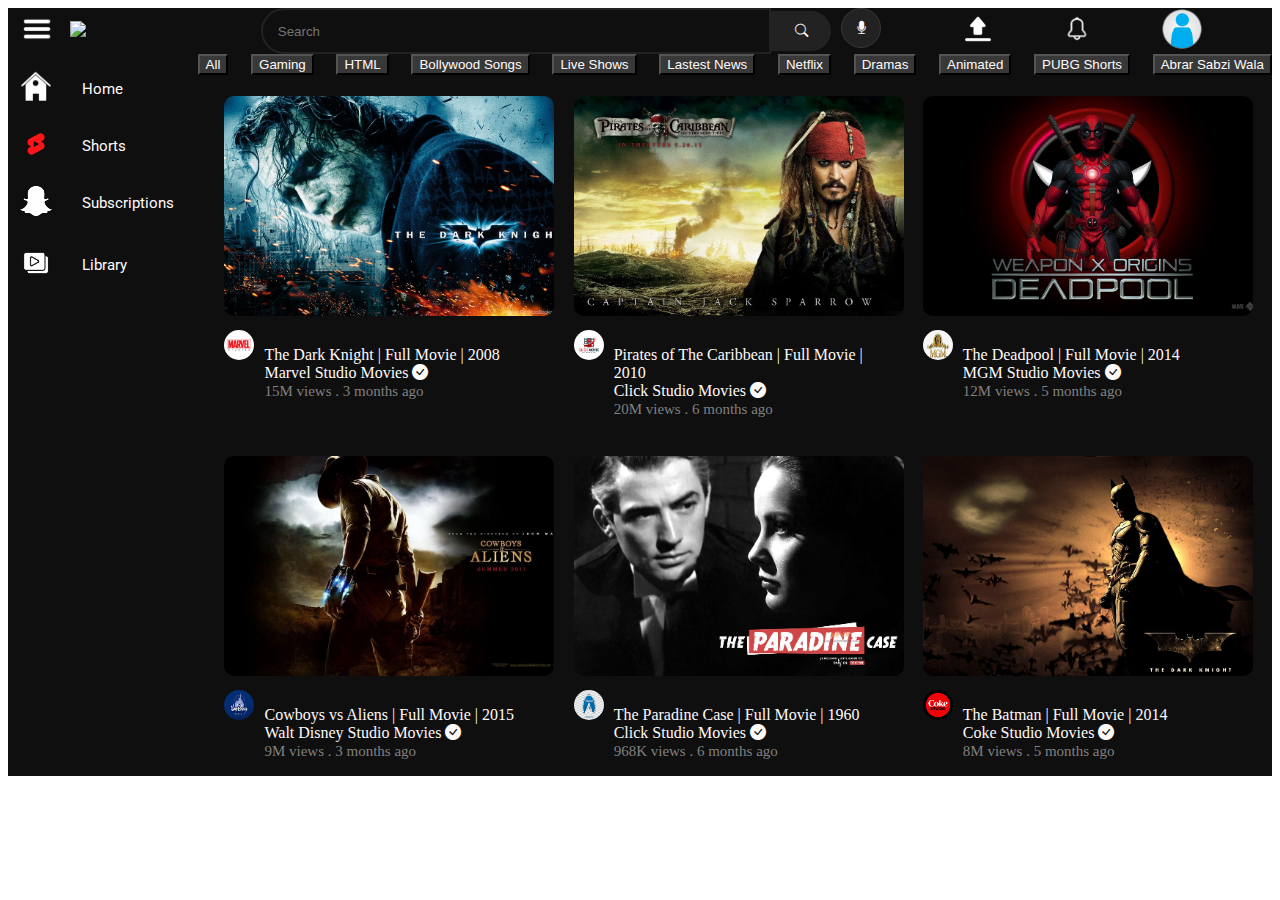
==== commit 14ce8d2b: "Abrar Sabzi Wala Text Changed" ====
--- a/code/index.html
+++ b/code/index.html
@@ -144,7 +144,7 @@
           </div>
           <div>
             <button type="button" class="btn buttonsTextStyle">
-              Abrar Sabziwala
+              Abrar Sabzi Wala
             </button>
           </div>
         </div>
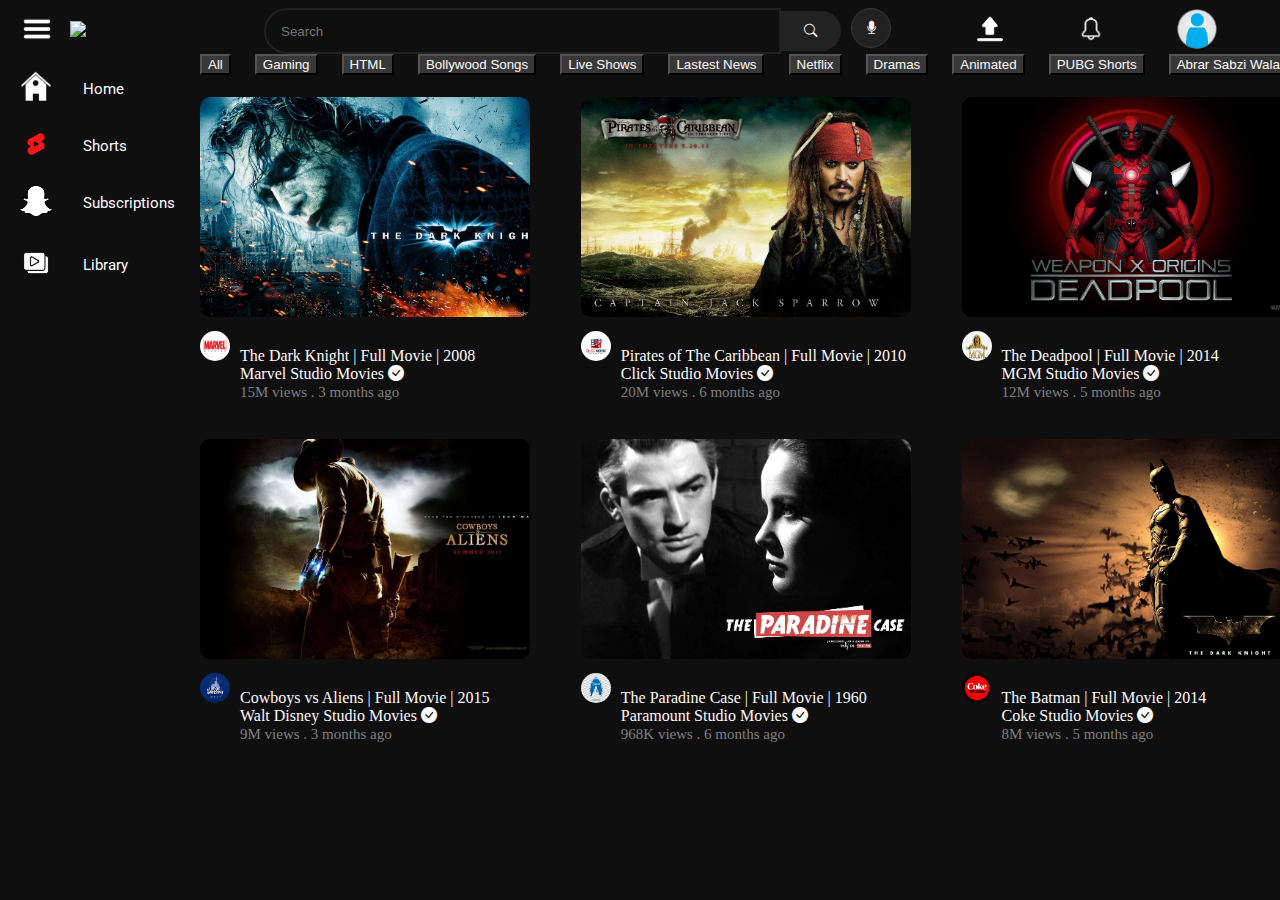
==== commit 533f9103: "completed implementation" ====
--- a/code/index.html
+++ b/code/index.html
@@ -31,7 +31,7 @@
     <title>YouTube-Test</title>
     <link rel="icon" href="../images/you.png" type="image/x-icon" />
   </head>
-  <body>
+  <body style="height: 100%; width: 100%; background-color: #0f0f0f">
     <div id="mainNavDiv">
       <div id="mainLogoNavIconDiv">
         <div id="navIconDiv">
@@ -158,10 +158,7 @@
                 <img class="logoImageStyle" src="../images/marvel 3.jpg" />
               </div>
               <div style="margin-top: 10px; margin-left: 10px">
-                <a
-                  class="videoTextStyle"
-                  href="file:///C:/Users/Salman%20Umer/Desktop/projects/YouTube-Test%20Images/code/index-2.html"
-                >
+                <a class="videoTextStyle" href="../code/index-2.html">
                   <p>
                     The Dark Knight | Full Movie | 2008 <br />Marvel Studio
                     Movies
@@ -258,7 +255,7 @@
               <div class="videoTextDiv">
                 <a class="videoTextStyle" href="">
                   <p>
-                    The Paradine Case | Full Movie | 1960 <br />Click Studio
+                    The Paradine Case | Full Movie | 1960 <br />Paramount Studio
                     Movies
                     <i class="bi bi-check-circle-fill"></i>
                     <br />
--- a/style/style.css
+++ b/style/style.css
@@ -111,7 +111,7 @@
     padding-top: 2%;
     background-color: #0f0f0f;
     display: flex;
-    justify-content: space-evenly;
+    justify-content: space-between;
 }
 .videoDivImageStyle{
     width: 330px; border-radius: 10px
